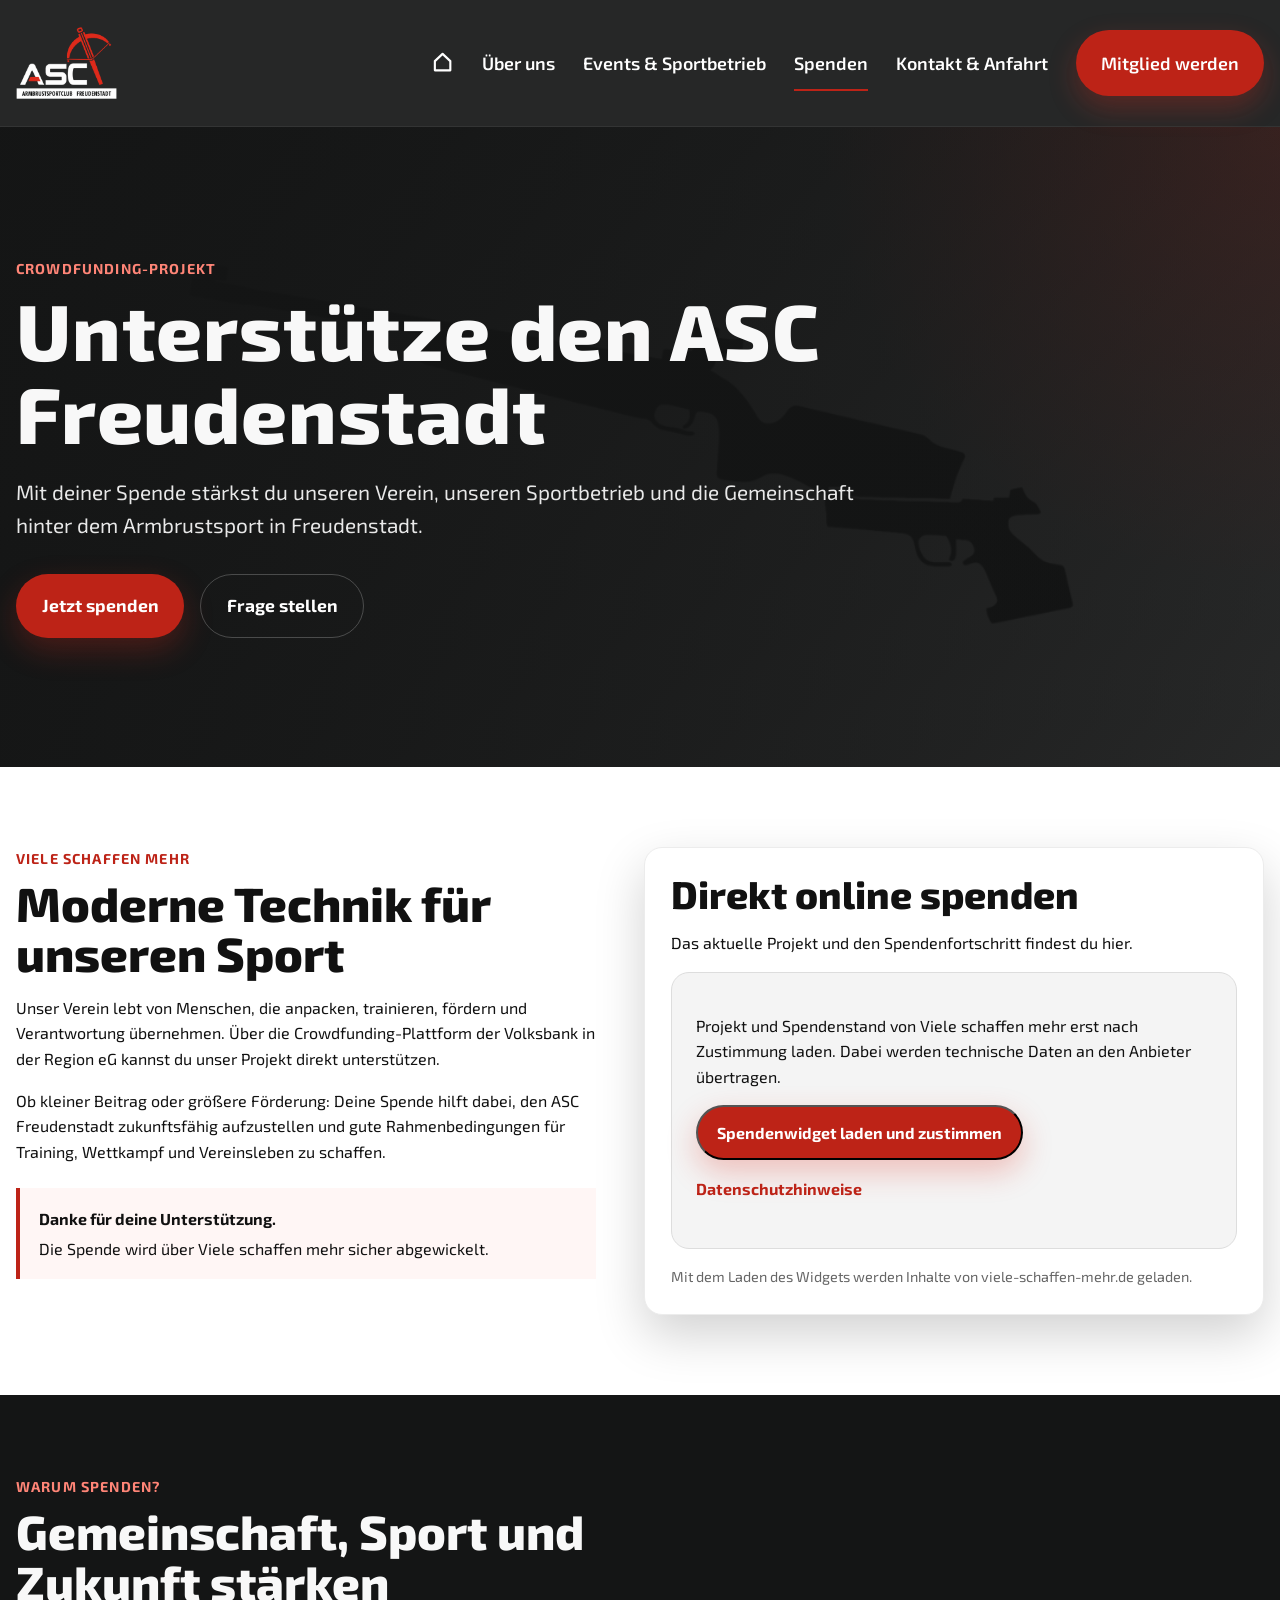
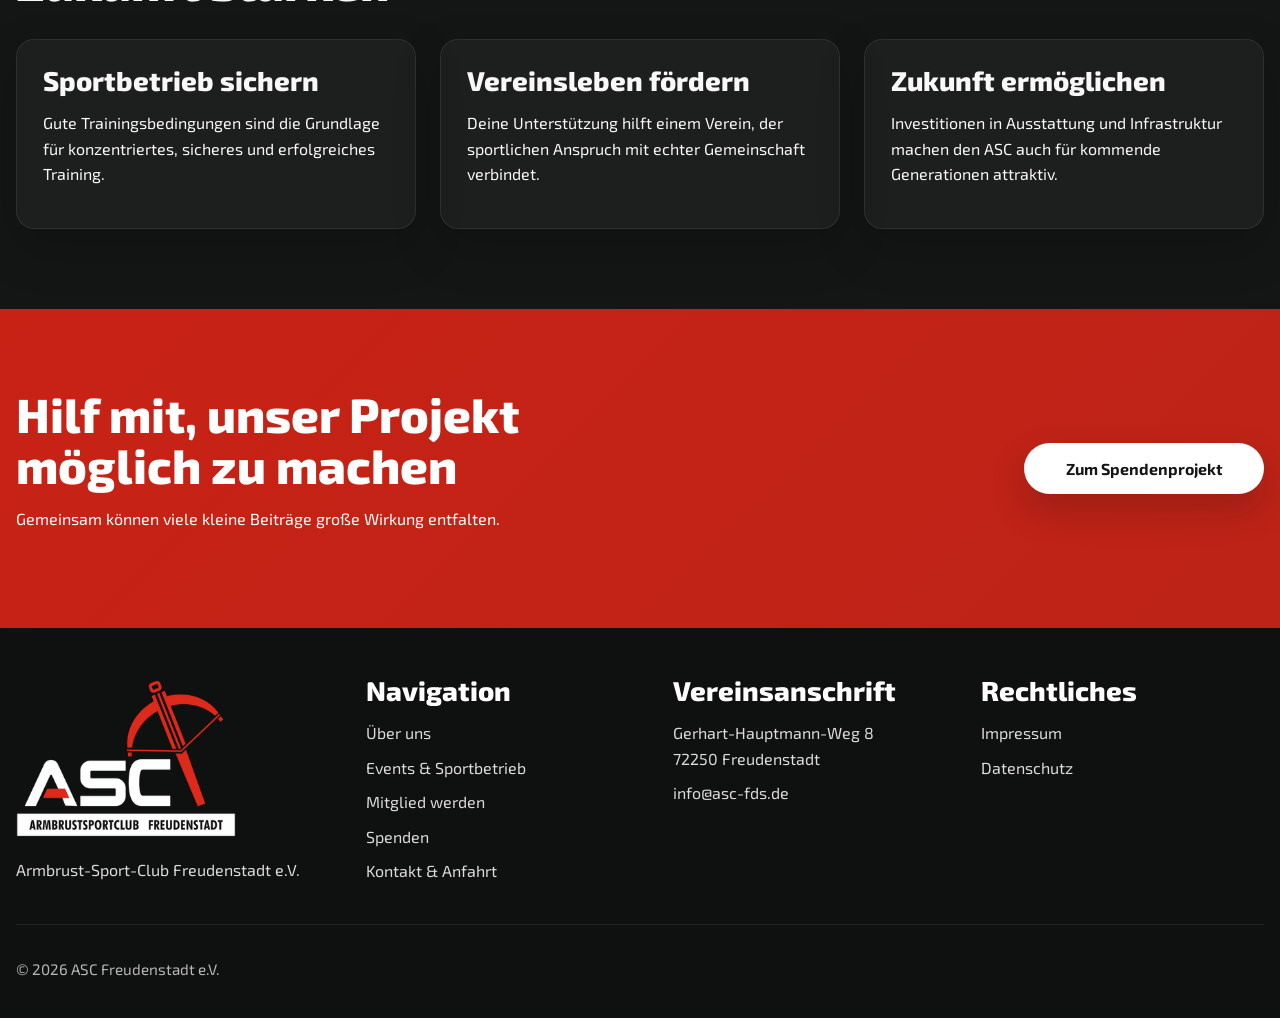
==== spende/index.html @ b92aee3c "Preserve original homepage and finish secondary-page improvements" ====
<!doctype html>
<html lang="de">
  <head>
    <meta charset="UTF-8" />
    <meta name="viewport" content="width=device-width, initial-scale=1.0" />
    <title>Spenden | ASC Freudenstadt e.V.</title>
    <meta
      name="description"
      content="Unterstütze das Crowdfunding-Projekt des ASC Freudenstadt e.V. mit einer Spende über Viele schaffen mehr."
    />
    <link rel="icon" type="image/png" href="/assets/img/logo-dark.png" />
    <link rel="apple-touch-icon" href="/assets/img/logo-dark.png" />
    <link rel="stylesheet" href="/assets/css/styles.css?v=20260929-classic" />
    <script defer src="/assets/js/main.js?v=20260929"></script>
    <link rel="canonical" href="https://www.asc-fds.de/spende" />
    <meta property="og:type" content="website" />
    <meta property="og:locale" content="de_DE" />
    <meta property="og:title" content="Spenden | ASC Freudenstadt e.V." />
    <meta
      property="og:description"
      content="Unterstütze das Crowdfunding-Projekt des ASC Freudenstadt e.V. mit einer Spende über Viele schaffen mehr."
    />
    <meta property="og:url" content="https://www.asc-fds.de/spende" />
    <meta
      property="og:image"
      content="https://www.asc-fds.de/assets/img/logo-dark.png"
    />
    <meta name="twitter:card" content="summary" />
    <script type="application/ld+json">
      {
        "@context": "https://schema.org",
        "@type": "BreadcrumbList",
        "itemListElement": [
          {
            "@type": "ListItem",
            "position": 1,
            "name": "Startseite",
            "item": "https://www.asc-fds.de/"
          },
          {
            "@type": "ListItem",
            "position": 2,
            "name": "Spenden",
            "item": "https://www.asc-fds.de/spende"
          }
        ]
      }
    </script>
  </head>
  <body>
    <a class="skip-link" href="#main-content">Zum Inhalt</a>
    <header class="site-header">
  <div class="container nav">
    <a class="brand" href="/index.html" aria-label="Zur Startseite">
      <img
        src="/assets/img/logo-light-320.webp"
        srcset="
          /assets/img/logo-light-320.webp 320w,
          /assets/img/logo-light-640.webp 640w
        "
        sizes="(max-width: 980px) 90px, 160px"
        alt="Logo des ASC Freudenstadt e.V."
        width="5000"
        height="3750"
      />
    </a>

    <button
      class="nav-toggle"
      aria-controls="site-navigation"
      type="button"
      aria-expanded="false"
      aria-label="Navigation öffnen"
    >
      <span></span><span></span><span></span>
    </button>

    <nav class="site-nav" id="site-navigation" aria-label="Hauptnavigation">
      <a
        class="nav-home-link"
        href="/index.html"
        aria-label="Startseite"
        title="Startseite"
      >
        <svg class="nav-home-icon" viewBox="0 0 24 24" aria-hidden="true">
          <path d="M4 10.5 12 3l8 7.5V20H4z" />
        </svg>
      </a>
      <a href="/ueber-uns.html">Über uns</a>
      <a href="/events_sportbetrieb.html">Events &amp; Sportbetrieb</a>
      <a  class="active" href="/spende" aria-current="page">Spenden</a>
      <a href="/kontakt.html">Kontakt &amp; Anfahrt</a>
      <a class="nav-cta" href="/mitglied-werden.html">Mitglied werden</a>
    </nav>
  </div>
</header>

    <main id="main-content">
      <section class="hero hero-donation">
        <div class="hero-overlay"></div>
        <div class="container hero-content">
          <p class="eyebrow">Crowdfunding-Projekt</p>
          <h1>Unterstütze den <span>ASC Freudenstadt</span></h1>
          <p class="lead">
            Mit deiner Spende stärkst du unseren Verein, unseren Sportbetrieb
            und die Gemeinschaft hinter dem Armbrustsport in Freudenstadt.
          </p>
          <div class="hero-actions">
            <a class="btn btn-primary" href="#spendenwidget">Jetzt spenden</a>
            <a class="btn btn-secondary" href="/kontakt.html#anfrage"
              >Frage stellen</a
            >
          </div>
        </div>
      </section>

      <section class="section" id="spendenwidget">
        <div class="container split-grid donation-main">
          <div class="donation-copy">
            <p class="eyebrow">Viele schaffen mehr</p>
            <h2>Moderne Technik für unseren Sport</h2>
            <p>
              Unser Verein lebt von Menschen, die anpacken, trainieren, fördern
              und Verantwortung übernehmen. Über die Crowdfunding-Plattform der
              Volksbank in der Region eG kannst du unser Projekt direkt
              unterstützen.
            </p>
            <p>
              Ob kleiner Beitrag oder größere Förderung: Deine Spende hilft
              dabei, den ASC Freudenstadt zukunftsfähig aufzustellen und gute
              Rahmenbedingungen für Training, Wettkampf und Vereinsleben zu
              schaffen.
            </p>
            <div class="donation-note">
              <strong>Danke für deine Unterstützung.</strong>
              <span
                >Die Spende wird über Viele schaffen mehr sicher
                abgewickelt.</span
              >
            </div>
          </div>

          <aside class="panel donation-widget-panel" aria-label="Spendenwidget">
            <h2>Direkt online spenden</h2>
            <p>
              Das aktuelle Projekt und den Spendenfortschritt findest du hier.
            </p>
            <div class="external-content" data-external="donation">
              <p>
                Projekt und Spendenstand von Viele schaffen mehr erst nach
                Zustimmung laden. Dabei werden technische Daten an den Anbieter
                übertragen.
              </p>
              <button type="button" class="btn btn-primary" data-external-load>
                Spendenwidget laden und zustimmen
              </button>
              <p>
                <a class="text-link" href="/datenschutz.html"
                  >Datenschutzhinweise</a
                >
              </p>
              <noscript
                ><p>
                  Für eingebettete Inhalte bitte JavaScript aktivieren. Du
                  erreichst uns auch unter
                  <a href="mailto:info@asc-fds.de">info@asc-fds.de</a>.
                </p></noscript
              >
              <p data-external-status role="status"></p>
              <div class="donation-widget-slot" data-external-slot>
                <template>
                  <div
                    class="cf-project-widget"
                    data-id="35591"
                    data-subtitle="Volksbank in der Region eG"
                    data-lang="de"
                    data-page="0066b3"
                  ></div
                ></template>
              </div>
              <button
                type="button"
                class="text-button"
                data-external-revoke
                hidden
              >
                Widget entfernen
              </button>
            </div>
            <p class="widget-privacy-note">
              Mit dem Laden des Widgets werden Inhalte von
              viele-schaffen-mehr.de geladen.
            </p>
          </aside>
        </div>
      </section>

      <section class="section section-dark">
        <div class="container">
          <div class="section-head">
            <p class="eyebrow">Warum spenden?</p>
            <h2>Gemeinschaft, Sport und Zukunft stärken</h2>
          </div>
          <div class="cards-grid three">
            <article class="info-card">
              <h3>Sportbetrieb sichern</h3>
              <p>
                Gute Trainingsbedingungen sind die Grundlage für konzentriertes,
                sicheres und erfolgreiches Training.
              </p>
            </article>
            <article class="info-card">
              <h3>Vereinsleben fördern</h3>
              <p>
                Deine Unterstützung hilft einem Verein, der sportlichen Anspruch
                mit echter Gemeinschaft verbindet.
              </p>
            </article>
            <article class="info-card">
              <h3>Zukunft ermöglichen</h3>
              <p>
                Investitionen in Ausstattung und Infrastruktur machen den ASC
                auch für kommende Generationen attraktiv.
              </p>
            </article>
          </div>
        </div>
      </section>

      <section class="section section-accent">
        <div class="container cta-box">
          <div class="cta-box__content">
            <h2>Hilf mit, unser Projekt möglich zu machen</h2>
            <p>
              Gemeinsam können viele kleine Beiträge große Wirkung entfalten.
            </p>
          </div>
          <div class="cta-box__action">
            <a
              class="btn btn-light cta-box__button"
              href="https://www.viele-schaffen-mehr.de/projekte/ascfds"
              target="_blank"
              rel="noopener noreferrer"
              >Zum Spendenprojekt</a
            >
          </div>
        </div>
      </section>
    </main>

    <footer class="site-footer">
  <div class="container footer-grid">
    <div class="footer-brand">
      <img
        class="footer-logo"
        src="/assets/img/logo-light-320.webp"
        srcset="
          /assets/img/logo-light-320.webp 320w,
          /assets/img/logo-light-640.webp 640w
        "
        sizes="160px"
        loading="lazy"
        alt="ASC Freudenstadt Logo"
        width="5000"
        height="3750"
      />
      <p>Armbrust-Sport-Club Freudenstadt e.V.<br /></p>
    </div>
    <div>
      <h3>Navigation</h3>
      <a href="/ueber-uns.html">Über uns</a>
      <a href="/events_sportbetrieb.html">Events &amp; Sportbetrieb</a>
      <a href="/mitglied-werden.html">Mitglied werden</a>
      <a href="/spende">Spenden</a>
      <a href="/kontakt.html">Kontakt &amp; Anfahrt</a>
    </div>
    <div>
      <h3>Vereinsanschrift</h3>
      <p>Gerhart-Hauptmann-Weg 8<br />72250 Freudenstadt</p>
      <a href="mailto:info@asc-fds.de">info@asc-fds.de</a>
    </div>
    <div>
      <h3>Rechtliches</h3>
      <a href="/impressum.html">Impressum</a>
      <a href="/datenschutz.html">Datenschutz</a>
    </div>
  </div>
  <div class="container footer-bottom">
    <p>© <span data-current-year></span> ASC Freudenstadt e.V.</p>
  </div>
</footer>
    <div id="assistant-root"></div>
  </body>
</html>
---- assets/css/styles.css ----
@font-face {
  font-family: 'Exo 2';
  font-style: normal;
  font-weight: 400 800;
  font-display: swap;
  src: url(../fonts/exo2-latin-ext.woff2) format('woff2');
  unicode-range: U+0100-02BA, U+02BD-02C5, U+02C7-02CC, U+02CE-02D7, U+02DD-02FF, U+0304, U+0308, U+0329, U+1D00-1DBF, U+1E00-1E9F, U+1EF2-1EFF, U+2020, U+20A0-20AB, U+20AD-20C0, U+2113, U+2C60-2C7F, U+A720-A7FF;
}
@font-face {
  font-family: 'Exo 2';
  font-style: normal;
  font-weight: 400 800;
  font-display: swap;
  src: url(../fonts/exo2-latin.woff2) format('woff2');
  unicode-range: U+0000-00FF, U+0131, U+0152-0153, U+02BB-02BC, U+02C6, U+02DA, U+02DC, U+0304, U+0308, U+0329, U+2000-206F, U+20AC, U+2122, U+2191, U+2193, U+2212, U+2215, U+FEFF, U+FFFD;
}
:root {
  --color-primary: #dd2a1b;
  --color-primary-dark: #bd2317;
  --color-accent: var(--color-primary-dark);
  --color-bg: #141515;
  --color-bg-soft: #1b1d1e;
  --color-surface: #ffffff;
  --color-surface-soft: #f4f4f4;
  --color-text: #111111;
  --color-text-light: #f8f8f8;
  --color-muted: #b8b8b8;
  --color-border: rgba(255, 255, 255, 0.08);
  --shadow-soft: 0 20px 50px rgba(0, 0, 0, 0.18);
  --radius: 18px;
  --max-width: 1200px;
  --transition: 0.25s ease;
}

*,
*::before,
*::after {
  box-sizing: border-box;
}

html {
  scroll-behavior: smooth;
}

body {
  margin: 0;
  font-family: "Exo 2", system-ui, sans-serif;
  color: var(--color-text);
  background: var(--color-surface);
  line-height: 1.6;
}

img {
  max-width: 100%;
  display: block;
}

a {
  color: inherit;
  text-decoration: none;
}

.container {
  width: min(calc(100% - 2rem), var(--max-width));
  margin-inline: auto;
}

.site-header {
  position: sticky;
  top: 0;
  z-index: 1000;
  background: rgba(20, 21, 21, 0.92);
  backdrop-filter: blur(14px);
  border-bottom: 1px solid rgba(255,255,255,0.06);
}

.nav {
  display: flex;
  align-items: center;
  justify-content: space-between;
  min-height: 86px;
  gap: 1rem;
}

.brand img {
  height: 56px;
  width: auto;
}

.site-nav {
  display: flex;
  align-items: center;
  gap: 1.3rem;
}

.site-nav a {
  color: #fff;
  font-weight: 600;
  font-size: 0.97rem;
  position: relative;
}

.site-nav .nav-home-link {
  display: inline-flex;
  align-items: flex-end;
  justify-content: center;
  min-height: 1.4rem;
  padding-bottom: 0.08rem;
}

.site-nav .nav-home-icon {
  width: 1.2rem;
  height: 1.2rem;
  display: block;
  fill: none;
  stroke: currentColor;
  stroke-width: 2.2;
  stroke-linecap: round;
  stroke-linejoin: round;
}

.site-nav .nav-cta {
  min-height: 44px;
  padding: 0.75rem 1.1rem;
  border-radius: 999px;
  background: var(--color-accent);
  color: #fff;
  box-shadow: 0 12px 28px rgba(221, 42, 27, 0.28);
}

.site-nav .nav-cta:hover {
  transform: translateY(-1px);
  background: #c82215;
}

.site-nav .nav-cta::after {
  display: none;
}

.site-nav a::after {
  content: "";
  position: absolute;
  left: 0;
  bottom: -0.35rem;
  width: 0;
  height: 2px;
  background: var(--color-accent);
  transition: var(--transition);
}

.site-nav a:hover::after,
.site-nav a.active::after {
  width: 100%;
}

.nav-toggle {
  display: none;
  background: transparent;
  border: 0;
  padding: 0;
  cursor: pointer;
}

.nav-toggle span {
  display: block;
  width: 26px;
  height: 2px;
  background: #fff;
  margin: 5px 0;
}

.hero {
  position: relative;
  min-height: 78vh;
  display: grid;
  align-items: center;
  overflow: hidden;
  background:
    radial-gradient(circle at top right, rgba(221, 42, 27, 0.22), transparent 30%),
    linear-gradient(135deg, rgba(20,21,21,0.98), rgba(20,21,21,0.86)),
    url("../img/hero-placeholder.jpg") center/cover no-repeat;
  color: var(--color-text-light);
}

.hero-donation {
  min-height: clamp(520px, 66vh, 680px);
  background:
    radial-gradient(circle at top right, rgba(221, 42, 27, 0.28), transparent 32%),
    linear-gradient(135deg, rgba(20,21,21,0.98), rgba(20,21,21,0.82)),
    url("../img/hero-placeholder.jpg") center/cover no-repeat;
}

.hero-donation .hero-content {
  padding: 4.5rem 0;
  max-width: 980px;
}

.hero-overlay {
  position: absolute;
  inset: 0;
  background: linear-gradient(90deg, rgba(20,21,21,0.92), rgba(20,21,21,0.55));
}

.hero-content,
.page-hero .container {
  position: relative;
  z-index: 1;
}

.hero-content {
  padding: 6rem 0;
  max-width: 760px;
}

.eyebrow {
  margin: 0 0 0.5rem;
  color: var(--color-accent);
  font-weight: 700;
  letter-spacing: 0.08em;
  text-transform: uppercase;
  font-size: 0.9rem;
}

h1, h2, h3 {
  font-family: "Exo 2", system-ui, sans-serif;
  line-height: 1.05;
  margin: 0 0 1rem;
  font-weight: 800;
}

h1 {
  font-size: clamp(3rem, 7vw, 5.5rem);
  letter-spacing: 0.01em;
}

.text-nowrap {
  white-space: nowrap;
}

h2 {
  font-size: clamp(2rem, 4vw, 3rem);
}

h3 {
  font-size: 1.7rem;
}

.lead {
  font-size: 1.08rem;
  max-width: 62ch;
  color: rgba(255,255,255,0.9);
}

.hero-actions {
  margin-top: 2rem;
  display: flex;
  gap: 1rem;
  flex-wrap: wrap;
}

.btn {
  display: inline-flex;
  align-items: center;
  justify-content: center;
  min-height: 48px;
  padding: 0.8rem 1.2rem;
  border-radius: 999px;
  font-weight: 700;
  transition: var(--transition);
}

.btn-primary {
  background: var(--color-accent);
  color: #fff;
  box-shadow: 0 12px 30px rgba(221, 42, 27, 0.26);
}

.btn-primary:hover {
  transform: translateY(-2px);
}

.btn-secondary {
  border: 1px solid rgba(255,255,255,0.22);
  color: #fff;
}

.btn-secondary:hover {
  background: rgba(255,255,255,0.08);
}

.btn-light {
  background: #fff;
  color: var(--color-bg);
  box-shadow: 0 16px 36px rgba(17, 17, 17, 0.2);
}

.btn-light:hover {
  transform: translateY(-2px);
  box-shadow: 0 22px 42px rgba(17, 17, 17, 0.24);
}

.section {
  padding: 5rem 0;
}

.section-dark {
  background: var(--color-bg);
  color: var(--color-text-light);
}

.section-accent {
  background: linear-gradient(135deg, #c82215, var(--color-accent));
  color: #fff;
}

.section-accent .eyebrow {
  color: #fff;
}

.donation-home {
  padding: 3.5rem 0;
}

.page-hero {
  padding: 6rem 0 3rem;
  background:
    radial-gradient(circle at top right, rgba(221, 42, 27, 0.18), transparent 30%),
    linear-gradient(180deg, var(--color-bg), #1d2021);
  color: #fff;
}

.stats-grid,
.cards-grid,
.footer-grid,
.text-grid,
.contact-grid,
.split-grid {
  display: grid;
  gap: 1.5rem;
}

.stats-grid,
.cards-grid.three {
  grid-template-columns: repeat(3, 1fr);
}

.cards-grid.two,
.text-grid,
.contact-grid,
.split-grid {
  grid-template-columns: repeat(2, 1fr);
}

.stat-card,
.info-card,
.panel,
.timeline-content,
.notice-box {
  border-radius: var(--radius);
  box-shadow: var(--shadow-soft);
}

.stat-card,
.info-card,
.panel,
.notice-box {
  padding: 1.6rem;
}

.stat-card {
  background: #fff;
  border: 1px solid #ececec;
}

.stat-number {
  display: inline-block;
  margin-bottom: 0.6rem;
  color: var(--color-accent);
  font-weight: 800;
}

.panel {
  background: #fff;
  color: var(--color-text);
  border: 1px solid #ececec;
}

.accent-panel {
  background: linear-gradient(180deg, #fff, #f7f7f7);
}

.big-info {
  font-size: 1.35rem;
  font-weight: 800;
  color: var(--color-accent);
}

.donation-main {
  align-items: start;
}

.donation-copy p {
  max-width: 64ch;
}

.donation-note {
  display: grid;
  gap: 0.25rem;
  margin-top: 1.5rem;
  padding: 1.1rem 1.2rem;
  border-left: 4px solid var(--color-accent);
  background: #fff6f5;
}

.donation-widget-panel {
  justify-self: end;
  width: min(100%, 520px);
}

.donation-widget-panel h2 {
  font-size: clamp(1.7rem, 3vw, 2.4rem);
}

.donation-widget-slot {
  display: flex;
  justify-content: center;
  margin-top: 1.4rem;
}

.donation-widget-slot .cf-project-widget {
  width: 100%;
  max-width: 420px;
  border-radius: 12px;
}

.widget-privacy-note {
  margin: 1rem 0 0;
  font-size: 0.9rem;
  color: #666;
}

.feature-list {
  margin: 1rem 0 0;
  padding-left: 1.1rem;
}

.feature-list li + li {
  margin-top: 0.5rem;
}

.section-head {
  margin-bottom: 2rem;
  max-width: 760px;
}

.info-card {
  background: rgba(255,255,255,0.04);
  border: 1px solid var(--color-border);
}

.board-group + .board-group {
  margin-top: 3rem;
}

.board-group__head {
  margin-bottom: 1.5rem;
}

.board-group__head h3 {
  margin-bottom: 0.4rem;
}

.board-group__head p {
  margin: 0;
  color: rgba(255,255,255,0.72);
}

.board-grid {
  display: grid;
  grid-template-columns: repeat(auto-fit, minmax(190px, 1fr));
  gap: 1.5rem;
}

.board-grid--compact {
  grid-template-columns: repeat(auto-fit, minmax(240px, 1fr));
  max-width: 620px;
}

.board-card {
  padding: 1.4rem;
  border-radius: var(--radius);
  background: rgba(255,255,255,0.04);
  border: 1px solid var(--color-border);
  box-shadow: var(--shadow-soft);
  text-align: center;
}

.board-card__image {
  position: relative;
  overflow: hidden;
  display: grid;
  place-items: center;
  aspect-ratio: 1 / 1;
  width: min(100%, 180px);
  margin: 0 auto 1.1rem;
  border-radius: 50%;
  background:
    radial-gradient(circle at 30% 30%, rgba(221, 42, 27, 0.26), transparent 35%),
    linear-gradient(180deg, rgba(255,255,255,0.08), rgba(255,255,255,0.03));
  border: 1px dashed rgba(255,255,255,0.22);
  color: rgba(255,255,255,0.82);
  font-weight: 700;
  letter-spacing: 0.04em;
  text-transform: uppercase;
}

.board-card__image img {
  position: absolute;
  inset: 0;
  width: 100%;
  height: 100%;
  object-fit: cover;
}

.board-card__fallback {
  position: absolute;
  inset: 0;
  display: none;
  place-items: center;
  padding: 1rem;
  text-align: center;
  background:
    radial-gradient(circle at 30% 30%, rgba(221, 42, 27, 0.26), transparent 35%),
    linear-gradient(180deg, rgba(20,21,21,0.72), rgba(20,21,21,0.72));
}

.board-card h4 {
  margin: 0 0 0.35rem;
  font-size: 1.2rem;
}

.board-card__role {
  margin: 0;
  color: var(--color-accent);
  font-weight: 700;
}

.section:not(.section-dark) .info-card {
  background: #fff;
  color: var(--color-text);
  border: 1px solid #ececec;
}

.cta-box {
  display: flex;
  justify-content: space-between;
  align-items: center;
  gap: 2rem;
}

.cta-box__content {
  max-width: 42rem;
  text-align: left;
}

.cta-box__action {
  display: flex;
  align-items: center;
  justify-content: flex-end;
  flex-shrink: 0;
}

.cta-box__button {
  min-width: 240px;
  padding-inline: 1.5rem;
  font-size: 1rem;
}

.text-link {
  color: var(--color-accent);
  font-weight: 700;
}

#anfrage {
  scroll-margin-top: 7rem;
}

#spendenwidget {
  scroll-margin-top: 7rem;
}

.timeline {
  display: grid;
  gap: 1rem;
  margin-top: 2rem;
}

.timeline-item {
  display: grid;
  grid-template-columns: 160px 1fr;
  gap: 1rem;
  align-items: start;
}

.timeline-date {
  font-family: "Exo 2", system-ui, sans-serif;
  font-size: 1.5rem;
  color: var(--color-accent);
  font-weight: 800;
}

.timeline-content {
  background: #fff;
  padding: 1.4rem;
  border: 1px solid #ececec;
}

.timeline-content h2 {
  margin-bottom: 0.6rem;
}

.notice-box {
  background: #fff6f5;
  color: var(--color-text);
  border: 1px solid rgba(221, 42, 27, 0.18);
}

.notice-box h3,
.notice-box p,
.notice-box li {
  color: var(--color-text);
}

.results-table-wrap {
  overflow-x: auto;
  border-radius: var(--radius);
  box-shadow: var(--shadow-soft);
}

.results-table {
  width: 100%;
  min-width: 760px;
  border-collapse: separate;
  border-spacing: 0;
  background: #ffffff;
  color: var(--color-text);
  border-radius: var(--radius);
  overflow: hidden;
}

.results-table th,
.results-table td {
  padding: 1.15rem 1.2rem;
  text-align: left;
  vertical-align: middle;
}

.results-table thead th {
  background: #f3f3f3;
  color: #111;
  font-weight: 800;
  font-size: 0.98rem;
  border-bottom: 1px solid #e5e5e5;
}

.results-table tbody tr {
  transition: background-color var(--transition);
}

.results-table tbody tr:nth-child(even) {
  background: #fafafa;
}

.results-table tbody tr:hover {
  background: #fff6f5;
}

.results-table tbody td {
  border-bottom: 1px solid #ececec;
}

.results-table tbody tr:last-child td {
  border-bottom: none;
}

.results-table td:first-child {
  font-weight: 700;
  white-space: nowrap;
}

.result-badge {
  display: inline-flex;
  align-items: center;
  justify-content: center;
  min-height: 32px;
  padding: 0.35rem 0.8rem;
  border-radius: 999px;
  font-size: 0.88rem;
  font-weight: 800;
  line-height: 1;
  white-space: nowrap;
}

.result-badge--pending {
  background: rgba(221, 42, 27, 0.12);
  color: var(--color-accent);
}

.result-badge--live {
  background: rgba(20, 21, 21, 0.1);
  color: #141515;
}

.result-link {
  display: inline-flex;
  align-items: center;
  gap: 0.45rem;
  color: var(--color-accent);
  font-weight: 800;
  text-decoration: none;
  transition: opacity var(--transition), transform var(--transition);
}

.result-link:hover {
  opacity: 0.8;
  transform: translateX(2px);
}

.result-link__icon {
  display: inline-flex;
  align-items: center;
  justify-content: center;
  width: 1.1rem;
  height: 1.1rem;
  font-size: 0.95rem;
  line-height: 1;
}

.result-link--disabled {
  color: #7a7a7a;
  font-weight: 600;
}

.map-embed {
  margin-top: 1.5rem;
  border-radius: var(--radius);
  overflow: hidden;
  border: 1px solid #ececec;
  box-shadow: var(--shadow-soft);
}

.map-note {
  margin-top: 0.8rem;
  font-size: 0.95rem;
  color: #666;
}

.results-table-wrap::after {
  content: "Horizontal wischen fuer weitere Spalten";
  display: none;
  margin-top: 0.75rem;
  font-size: 0.88rem;
  color: rgba(255,255,255,0.72);
}

.price-tag {
  font-size: 2rem;
  color: var(--color-accent);
  font-family: "Exo 2", system-ui, sans-serif;
  font-weight: 800;
}

.membership-highlight {
  margin-top: 1.75rem;
  align-items: stretch;
}

.membership-highlight .panel,
.membership-highlight .notice-box {
  height: 100%;
}

.membership-highlight .btn {
  margin-top: 1rem;
}

.contact-form {
  background: #fff;
  border: 1px solid #ececec;
  border-radius: var(--radius);
  padding: 1.8rem;
  box-shadow: var(--shadow-soft);
}

.form-honeypot {
  position: absolute;
  left: -9999px;
  width: 1px;
  height: 1px;
  opacity: 0;
  pointer-events: none;
}

.turnstile-wrap {
  margin: 0.5rem 0 1rem;
  min-height: 65px;
}

.turnstile-wrap iframe {
  max-width: 100%;
}

.form-embed-wrap {
  background: #fff;
  border: 1px solid #ececec;
  border-radius: var(--radius);
  padding: 1.5rem;
  box-shadow: var(--shadow-soft);
}

.form-embed-note {
  margin: 0 0 1rem;
  color: #555;
}

.form-embed-wrap web-form {
  display: block;
  width: 100%;
}

.form-grid {
  display: grid;
  grid-template-columns: repeat(2, 1fr);
  gap: 1rem;
}

.form-group {
  margin-bottom: 1rem;
}

.form-group label {
  display: inline-block;
  margin-bottom: 0.45rem;
  font-weight: 700;
}

.form-group input,
.form-group textarea {
  width: 100%;
  border: 1px solid #d9d9d9;
  border-radius: 12px;
  padding: 0.9rem 1rem;
  font: inherit;
  background: #fff;
  color: var(--color-text);
  transition: var(--transition);
}

.form-group input:focus,
.form-group textarea:focus {
  outline: none;
  border-color: var(--color-accent);
  box-shadow: 0 0 0 4px rgba(221, 42, 27, 0.12);
}

.form-checkbox {
  display: flex;
  align-items: flex-start;
  gap: 0.75rem;
  margin: 1rem 0 1.5rem;
}

.form-checkbox input {
  margin-top: 0.2rem;
}

.form-checkbox a {
  color: var(--color-accent);
  font-weight: 700;
}

.form-status {
  min-height: 1.6rem;
  margin: 0 0 1rem;
  font-weight: 600;
}

.form-status.is-pending {
  color: #666;
}

.form-status.is-success {
  color: #0f7a39;
}

.form-status.is-error {
  color: #b42318;
}

.form-actions {
  display: flex;
  justify-content: flex-start;
}

.form-submit-button {
  border: none;
  cursor: pointer;
  min-width: 220px;
  padding-inline: 1.5rem;
  font: inherit;
}

.contact-form button[disabled] {
  opacity: 0.7;
  cursor: wait;
}

.legal-content {
  max-width: 850px;
}

.legal-content h2 {
  margin-top: 2.2rem;
  font-size: 2rem;
}

.site-footer {
  background: #0f1010;
  color: #fff;
  padding-top: 3rem;
}

.footer-grid {
  grid-template-columns: minmax(240px, 1.15fr) repeat(3, minmax(0, 1fr));
  align-items: start;
}

.footer-grid h3,
.footer-brand p {
  margin-top: 0;
}

.footer-grid p {
  margin: 0 0 0.55rem;
  color: rgba(255,255,255,0.85);
}

.site-footer a {
  display: block;
  color: rgba(255,255,255,0.85);
  margin-bottom: 0.55rem;
}

.site-footer a:hover {
  color: #fff;
}

.footer-logo {
  max-width: 220px;
  margin-bottom: 1rem;
}

.footer-bottom {
  border-top: 1px solid rgba(255,255,255,0.08);
  margin-top: 2rem;
  padding: 1rem 0 1.4rem;
  color: rgba(255,255,255,0.7);
  font-size: 0.95rem;
}

@media (max-width: 980px) {
  .section {
    padding: 4rem 0;
  }

  .page-hero {
    padding: 5rem 0 2.5rem;
  }

  .nav {
    min-height: 78px;
  }

  .brand img {
    height: 50px;
  }

  .stats-grid,
  .cards-grid.three,
  .text-grid,
  .contact-grid,
  .split-grid,
  .cards-grid.two,
  .form-grid {
    grid-template-columns: 1fr;
  }

  .donation-widget-panel {
    justify-self: stretch;
    width: 100%;
  }

  .cta-box {
    flex-direction: column;
    align-items: flex-start;
  }

  .cta-box__action {
    width: 100%;
    justify-content: flex-start;
  }

  .timeline-item {
    grid-template-columns: 1fr;
    gap: 0.8rem;
  }

  .site-nav {
    position: absolute;
    top: 78px;
    left: 0;
    right: 0;
    background: rgba(20, 21, 21, 0.98);
    border-bottom: 1px solid rgba(255,255,255,0.08);
    display: none;
    flex-direction: column;
    align-items: flex-start;
    padding: 1rem;
  }

  .site-nav .nav-cta {
    width: 100%;
    justify-content: center;
    margin-top: 0.35rem;
  }

  .site-nav.open {
    display: flex;
  }

  .nav-toggle {
    display: block;
  }

  .results-table {
    min-width: 680px;
  }

  .results-table th,
  .results-table td {
    padding: 0.95rem 0.9rem;
  }
}

@media (min-width: 1200px) {
  :root {
    --max-width: 1680px;
  }

  .nav {
    min-height: 126px;
  }

  .brand img {
    height: 76px;
  }

  .site-nav {
    gap: 1.75rem;
  }

  .site-nav a {
    font-size: 1.12rem;
  }

  .site-nav .nav-home-icon {
    width: 1.45rem;
    height: 1.45rem;
  }

  .site-nav .nav-cta {
    min-height: 66px;
    padding: 1rem 1.55rem;
  }

  .hero-content {
    max-width: min(calc(100% - 2rem), 1400px);
    padding: 7rem 0;
  }

  .hero h1 {
    font-size: clamp(4.75rem, 6.2vw, 7.25rem);
  }

  .hero .lead {
    font-size: 1.3rem;
    max-width: 68ch;
  }

  .hero .btn {
    min-height: 64px;
    padding: 1rem 1.6rem;
    font-size: 1.1rem;
  }

  .hero-donation {
    min-height: clamp(640px, 66vh, 760px);
  }

  .hero-donation .hero-content {
    max-width: min(calc(100% - 2rem), 1400px);
    padding: 6rem 0;
  }

  .hero-donation h1 {
    max-width: 1200px;
  }

  .donation-main {
    grid-template-columns: minmax(0, 1fr) minmax(520px, 620px);
    gap: 3rem;
  }

  .donation-widget-panel {
    width: min(100%, 620px);
  }

  .donation-widget-slot .cf-project-widget {
    max-width: 520px;
  }
}

@media (max-width: 720px) {
  h3 {
    font-size: 1.45rem;
  }

  .lead {
    font-size: 1rem;
  }

  .footer-grid {
    grid-template-columns: 1fr;
  }

  .footer-grid {
    gap: 1.2rem;
  }

  .contact-form,
  .form-embed-wrap {
    padding: 1.2rem;
  }

  .timeline-content,
  .panel,
  .notice-box,
  .info-card,
  .board-card {
    padding: 1.2rem;
  }

  .timeline-date {
    display: inline-flex;
    align-items: center;
    justify-content: center;
    width: fit-content;
    min-width: 138px;
    padding: 0.5rem 0.85rem;
    border-radius: 999px;
    background: rgba(221, 42, 27, 0.12);
    line-height: 1.15;
  }

  .timeline-content h2 {
    font-size: 1.35rem;
  }

  .results-table-wrap::after {
    display: block;
  }
}

@media (max-width: 560px) {
  .container {
    width: min(calc(100% - 1.25rem), var(--max-width));
  }

  h1 {
    font-size: clamp(2.4rem, 11vw, 3.4rem);
  }

  h2 {
    font-size: clamp(1.7rem, 7vw, 2.35rem);
  }

  .section {
    padding: 3.25rem 0;
  }

  .page-hero {
    padding: 4.25rem 0 2.1rem;
  }

  .btn,
  .site-nav .nav-cta {
    width: 100%;
  }

  .hero-actions {
    flex-direction: column;
  }

  .timeline-date {
    min-width: 120px;
    font-size: 1.05rem;
    padding: 0.45rem 0.75rem;
  }

  .results-table {
    min-width: 620px;
  }

  .results-table th,
  .results-table td {
    padding: 0.85rem 0.8rem;
    font-size: 0.92rem;
  }

  .result-badge {
    min-height: 28px;
    padding: 0.28rem 0.7rem;
    font-size: 0.8rem;
  }

  .result-link {
    gap: 0.35rem;
    font-size: 0.9rem;
  }

  .timeline-content p {
    margin-bottom: 0;
  }

  .form-checkbox {
    gap: 0.55rem;
  }

  .board-card__image {
    width: min(100%, 150px);
  }
}

/* Technical improvements retain the established ASC layout. */
[hidden] { display:none !important; }
:focus-visible { outline:3px solid var(--color-accent); outline-offset:5px; }
html { scroll-padding-top:9rem; }
h1,h2,h3 { overflow-wrap:anywhere; }
button,input,textarea,select { font:inherit; }
.skip-link { position:fixed; top:-6rem; left:1rem; z-index:2000; background:white; color:#111; padding:1rem; }
.skip-link:focus { top:1rem; }
.sr-only { position:absolute; width:1px; height:1px; padding:0; margin:-1px; overflow:hidden; clip:rect(0,0,0,0); white-space:nowrap; border:0; }
.brand img { width:auto; }.footer-logo { height:auto; }
.site-nav a { min-height:44px; display:inline-flex; align-items:center; }
.nav-toggle { min-width:48px; min-height:48px; padding:10px; }
.nav { transition:min-height .2s ease; }.is-scrolled .nav { min-height:78px; }
.section-dark .eyebrow,.hero .eyebrow,.page-hero .eyebrow { color:#ff8577; }
.panel .btn-secondary { color:#111; border-color:#888; }
.section-head--spaced { margin-top:2rem; }
.event-tools { display:flex; align-items:center; flex-wrap:wrap; gap:1rem; }
.event-tools select,.form-group select { padding:.9rem 1rem; border:1px solid #aaa; background:white; color:#111; border-radius:12px; max-width:100%; }
.form-group select { width:100%; }
.event-category { display:block; color:#555; font-size:.85rem; margin-bottom:.5rem; }
.timeline-content h3 { font-size:1.5rem; }
.event-archive { margin-top:2rem; }.event-archive summary { font-weight:700; padding:1rem 0; cursor:pointer; }
.result-badge { background:#eee; color:#333; line-height:1.4; white-space:normal; }
.results-table td:first-child { white-space:normal; }
.external-content { padding:1.5rem; background:#f4f4f4; color:#111; border:1px solid #ddd; border-radius:var(--radius); }
.external-content iframe { border:0; display:block; }.text-button { padding:1rem 0; border:0; background:transparent; text-decoration:underline; cursor:pointer; }
.board-card { color:#111; background:#f4f4f4; }.board-card__image { color:#444; background:#e5e5e5; border:0; }
.board-initials { font-size:3rem; font-weight:700; }.board-group__head p { color:#555; }
.distance-strip { display:flex; flex-wrap:wrap; gap:1.5rem; padding:1rem 0; font-size:1.5rem; font-weight:700; }
@media(max-width:980px) {
 html { scroll-padding-top:6rem; }.nav { flex-wrap:wrap; }.site-nav { position:static; display:flex; flex-basis:100%; }
 .site-nav a { width:100%; }.nav-toggle { display:none; }.js .nav-toggle { display:block; }.js .site-nav { display:none; }.js .site-nav.open { display:flex; max-height:calc(100dvh - 90px); overflow:auto; }
}
@media(max-width:720px) {
 .results-table,.results-table tbody,.results-table tr,.results-table td { display:block; width:100%; }
 .results-table { min-width:0; background:transparent; overflow:visible; }.results-table thead { position:absolute; width:1px; height:1px; overflow:hidden; clip-path:inset(50%); }
 .results-table tr { background:#fff; margin-bottom:1rem; border-radius:12px; padding:1rem; }.results-table td { padding:.55rem 0; border-bottom:1px solid #eee; }
 .results-table td::before { content:attr(data-label); display:block; color:#595b5c; font-size:.75rem; margin-bottom:.2rem; }
 .results-table-wrap { overflow:visible; box-shadow:none; }.results-table-wrap::after { display:none; }
 .external-content { padding:1rem; }.cta-box__button,.form-submit-button { min-width:0; }.board-card__role { overflow-wrap:anywhere; }
}
@media(prefers-reduced-motion:reduce) { html { scroll-behavior:auto; } *,*::before,*::after { transition:none !important; animation:none !important; } }

/* Keep long headings inside the original three-card layout. */
.stat-card h2 { font-size:clamp(1.5rem,2.3vw,2.2rem); }

.section-nav { display:flex; flex-wrap:wrap; gap:.5rem 1.5rem; padding:1.2rem 0; border-bottom:1px solid #ddd; }
.section-nav a { display:inline-flex; align-items:center; min-height:44px; font-weight:600; color:var(--color-accent); }
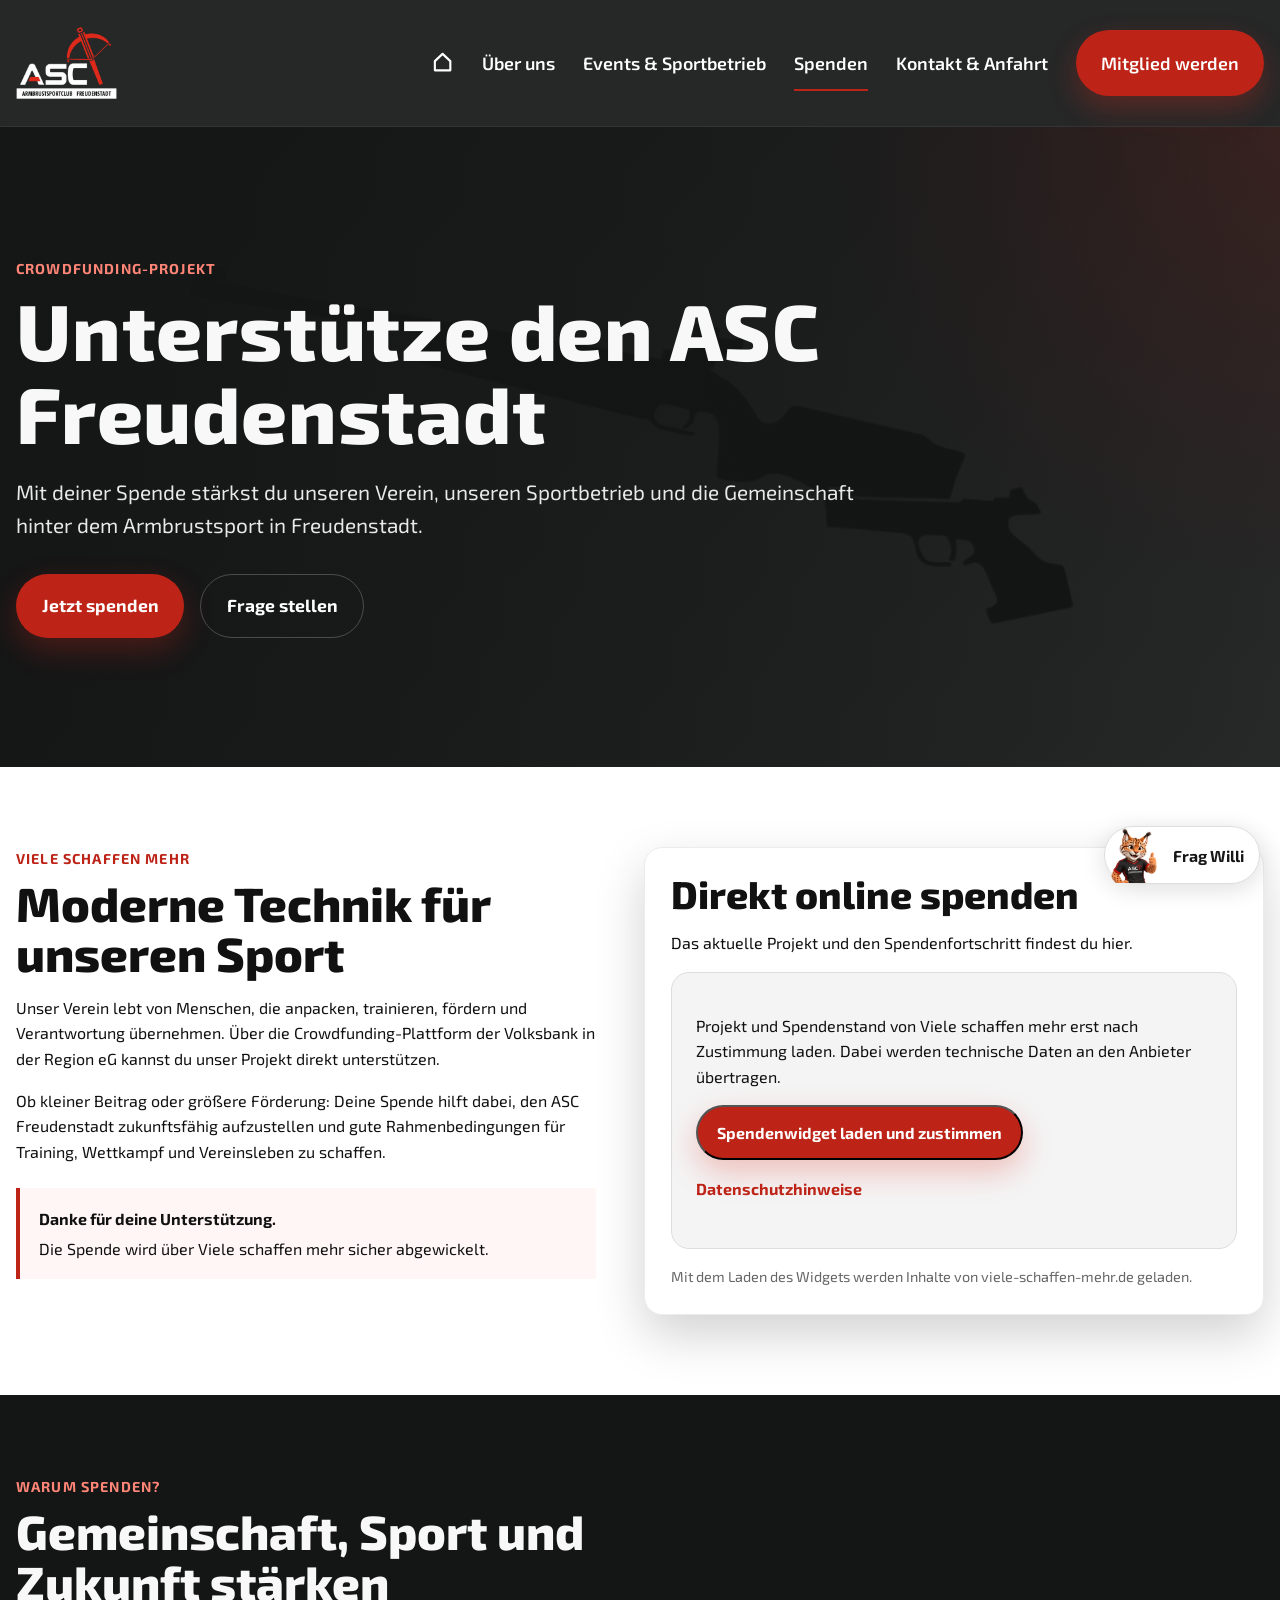
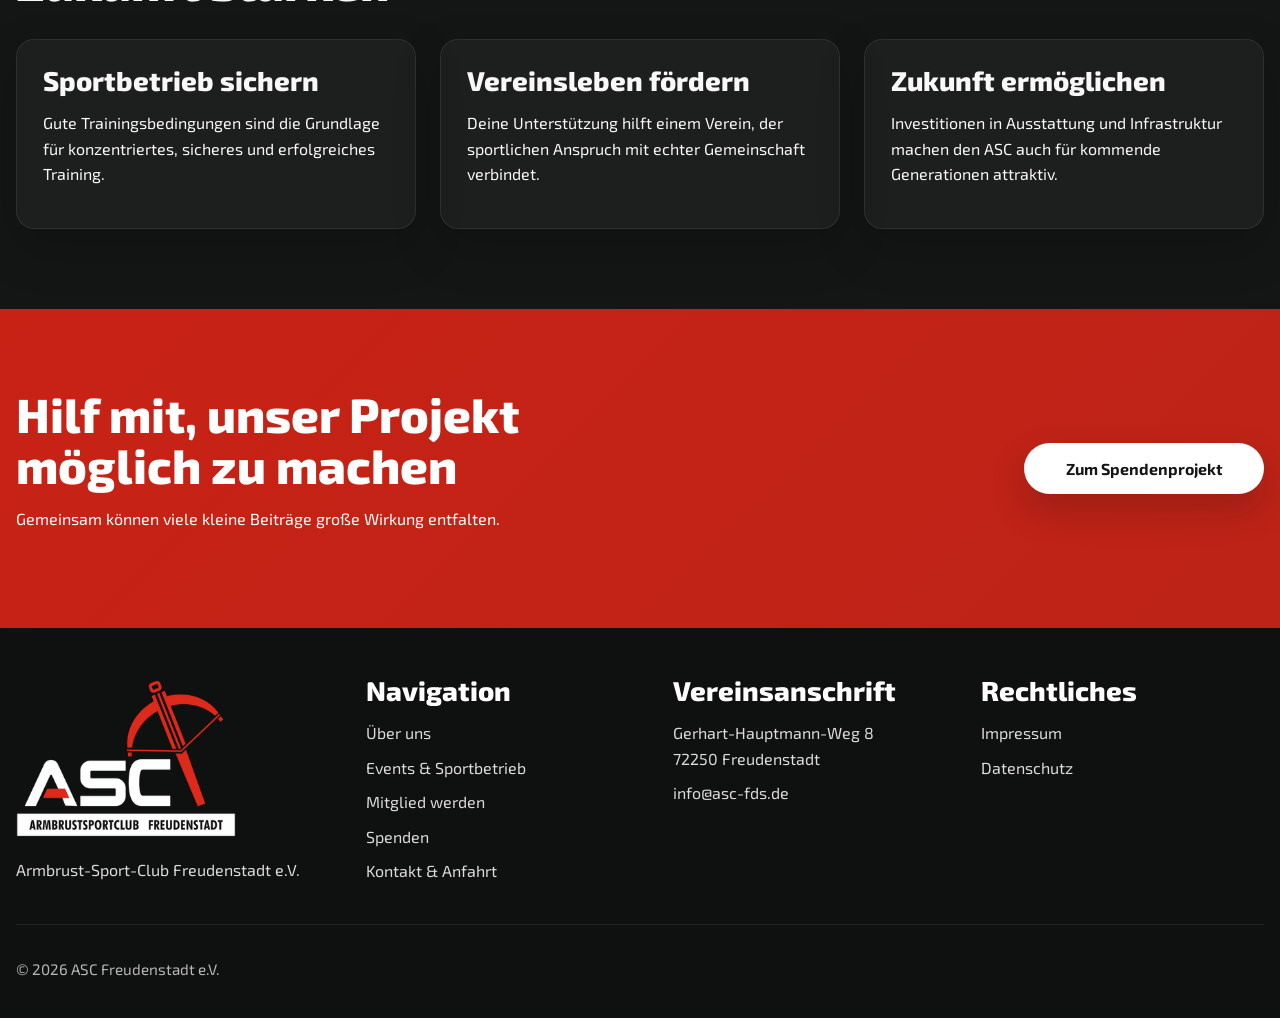
==== commit 2d71e4e5: "Integrate source-grounded Willi website guide with free local knowledge" ====
--- a/spende/index.html
+++ b/spende/index.html
@@ -10,7 +10,7 @@
     />
     <link rel="icon" type="image/png" href="/assets/img/logo-dark.png" />
     <link rel="apple-touch-icon" href="/assets/img/logo-dark.png" />
-    <link rel="stylesheet" href="/assets/css/styles.css?v=20260929-classic" />
+    <link rel="stylesheet" href="/assets/css/styles.css?v=20261003-map" />
     <script defer src="/assets/js/main.js?v=20260929"></script>
     <link rel="canonical" href="https://www.asc-fds.de/spende" />
     <meta property="og:type" content="website" />
@@ -46,7 +46,9 @@
         ]
       }
     </script>
-  </head>
+    <link rel="stylesheet" href="/assets/css/willi.css?v=20261004" />
+  <script type="module" src="/assets/js/willi.js?v=20261004"></script>
+</head>
   <body>
     <a class="skip-link" href="#main-content">Zum Inhalt</a>
     <header class="site-header">
--- a/assets/css/styles.css
+++ b/assets/css/styles.css
@@ -1299,3 +1299,19 @@
 
 .section-nav { display:flex; flex-wrap:wrap; gap:.5rem 1.5rem; padding:1.2rem 0; border-bottom:1px solid #ddd; }
 .section-nav a { display:inline-flex; align-items:center; min-height:44px; font-weight:600; color:var(--color-accent); }
+
+/* Local OSM preview; Google is loaded only after consent. */
+.map-preview.external-content { padding:0; overflow:hidden; background:#edf0e8; }
+.map-preview__stage { position:relative; min-height:420px; display:grid; place-items:center; padding:2rem; }
+.map-preview__image { position:absolute; inset:0; width:100%; height:100%; object-fit:cover; opacity:.65; }
+.map-preview__consent { position:relative; z-index:1; width:min(100%,430px); padding:1.5rem; border:1px solid #fff; border-radius:20px; background:rgba(255,255,255,.96); text-align:center; box-shadow:0 8px 28px #26352118; }
+.map-preview__consent p { margin:0 0 1rem; font-size:.95rem; }
+.map-preview__consent .text-link { display:block; margin-top:.75rem; font-size:.9rem; }
+.map-preview__consent .btn { white-space:normal; }
+.map-preview__footer { padding:.65rem 1rem; background:#fff; font-size:.75rem; display:flex; flex-wrap:wrap; align-items:center; gap:.5rem 1rem; }
+.map-preview__footer .text-button { padding:.25rem 0; font-size:.85rem; }
+.map-preview.is-active .map-preview__consent,.map-preview.is-active .map-preview__image,.map-preview.is-active .map-preview__credit { display:none; }
+.map-preview.is-active .map-preview__stage { padding:0; }
+.map-preview.is-active [data-external-slot] { width:100%; }
+.map-preview.is-active iframe { width:100%; height:420px; }
+@media(max-width:480px) { .map-preview__stage { padding:1rem; min-height:440px; }.map-preview__consent { padding:1rem; } }
--- a/assets/css/willi.css
+++ b/assets/css/willi.css
@@ -0,0 +1,39 @@
+.willi-launch { position:fixed; right:1.25rem; bottom:max(1rem,env(safe-area-inset-bottom)); z-index:90; display:flex; align-items:center; gap:.5rem; min-height:56px; padding:0 .95rem 0 .25rem; border:1px solid #dedede; border-radius:999px; background:#fff; color:#171717; font:700 1rem 'Exo 2',sans-serif; box-shadow:0 5px 24px #0002; cursor:pointer; }
+.willi-launch img { width:56px; height:56px; object-fit:contain; }
+.willi-launch:hover { border-color:#bd2118; }
+.willi-dialog { width:min(480px,calc(100vw - 2rem)); max-width:none; height:min(760px,calc(100dvh - 2rem)); max-height:none; margin:auto 1rem 1rem auto; padding:0; border:1px solid #dedede; border-radius:24px; background:#fff; color:#171717; box-shadow:0 20px 70px #0003; overflow:hidden; }
+.willi-dialog[open] { display:flex; flex-direction:column; }
+.willi-dialog::backdrop { background:#10101445; }
+.willi-dialog * { box-sizing:border-box; }
+.willi-header { display:flex; gap:.7rem; align-items:center; padding:1rem; background:#f6f4f2; border-bottom:1px solid #e4dfda; flex-shrink:0; }
+.willi-header img { width:92px; height:92px; object-fit:contain; }
+.willi-header h2 { font-size:1.65rem; line-height:1.2; margin:.15rem 0; }
+.willi-eyebrow { margin:0; font-size:.72rem; color:#aa2019; font-weight:700; letter-spacing:.05em; text-transform:uppercase; }
+.willi-subtitle { margin:0; font-size:.82rem; color:#535353; }
+.willi-icon-button { margin-left:auto; align-self:flex-start; width:44px; height:44px; border:0; background:transparent; font-size:2rem; cursor:pointer; color:#171717; flex-shrink:0; }
+.willi-scroll { padding:1.25rem; overflow-y:auto; flex:1; min-height:0; overscroll-behavior:contain; }
+.willi-intro { margin-top:0; font-size:1rem; line-height:1.55; }
+.willi-suggestions { display:flex; flex-wrap:wrap; gap:.5rem; }
+.willi-chip { text-align:left; min-height:44px; padding:.55rem .75rem; font:inherit; font-size:.88rem; border:1px solid #ddd; border-radius:12px; color:#252525; background:#fff; cursor:pointer; }
+.willi-chip:hover { background:#faf1ef; border-color:#bd2118; }
+.willi-question { margin:1.3rem 0 .75rem 1.4rem; padding:.8rem 1rem; border-radius:16px 16px 0 16px; background:#f2ebe7; font-weight:600; overflow-wrap:anywhere; }
+.willi-answer { border-left:3px solid #bd2118; padding-left:1rem; margin-bottom:1rem; overflow-wrap:anywhere; }
+.willi-answer section+section { margin-top:1.2rem; padding-top:1rem; border-top:1px solid #e5e5e5; }
+.willi-answer h3 { font-size:1.05rem; margin:0 0 .5rem; }
+.willi-answer p { font-size:.95rem; line-height:1.6; margin:.5rem 0; }
+.willi-action { display:inline-block; padding:.6rem 0; color:#b21f16; font-weight:700; text-decoration:underline; font-size:.92rem; }
+.willi-sources { color:#555; margin:.6rem 0; font-size:.8rem; }
+.willi-sources summary { cursor:pointer; padding:.35rem 0; }
+.willi-sources p { font-size:.78rem; }.willi-sources a { text-decoration:underline; }
+.willi-status { font-size:.85rem; color:#9c2118; }
+.willi-form { padding:1rem 1.25rem .5rem; border-top:1px solid #e5e5e5; flex-shrink:0; }
+.willi-form label { display:block; font-size:.85rem; font-weight:700; margin-bottom:.35rem; }
+.willi-form textarea { width:100%; padding:.65rem; border:1px solid #bbb; border-radius:12px; color:#171717; background:#fff; font:inherit; font-size:16px; resize:none; max-height:100px; }
+.willi-form-actions { display:flex; justify-content:space-between; align-items:center; gap:.6rem; margin-top:.5rem; }
+.willi-form .btn { padding:.65rem .9rem; min-height:44px; font-size:.9rem; box-shadow:none; min-width:0; }
+.willi-text-button { border:0; background:transparent; color:#555; text-decoration:underline; font:inherit; font-size:.78rem; min-height:44px; cursor:pointer; }
+.willi-note { padding:0 1.25rem 1rem; margin:.25rem 0 0; font-size:.72rem; line-height:1.4; color:#555; flex-shrink:0; }
+.willi-privacy { text-decoration:underline; }
+@media(max-width:520px) { .willi-dialog { margin:auto; width:calc(100vw - 1rem); height:calc(100dvh - 1rem); border-radius:18px; }.willi-header { padding:.75rem; }.willi-header img { width:72px; height:72px; }.willi-launch { right:.75rem; }.willi-scroll { padding:1rem; } }
+@media(prefers-reduced-motion:reduce) { .willi-dialog * { scroll-behavior:auto; transition:none; } }
+@media print { #assistant-root { display:none; } }
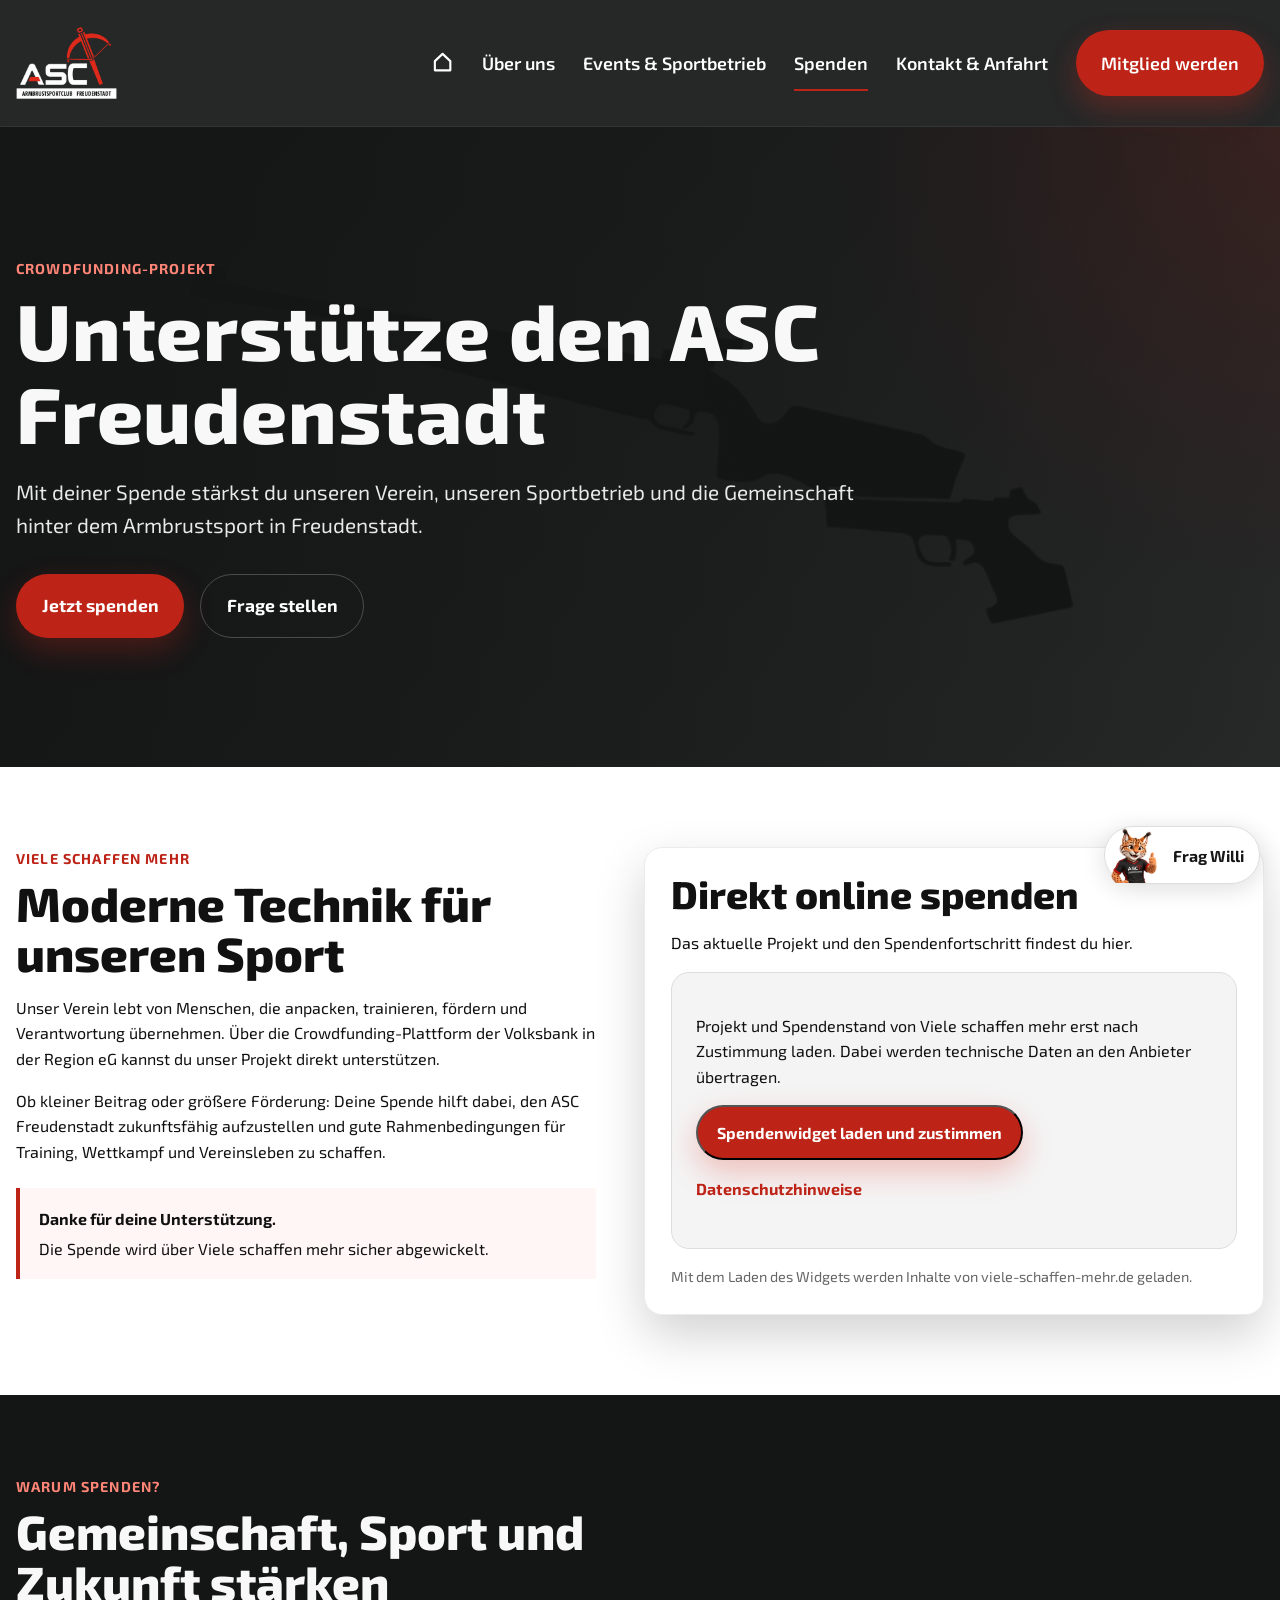
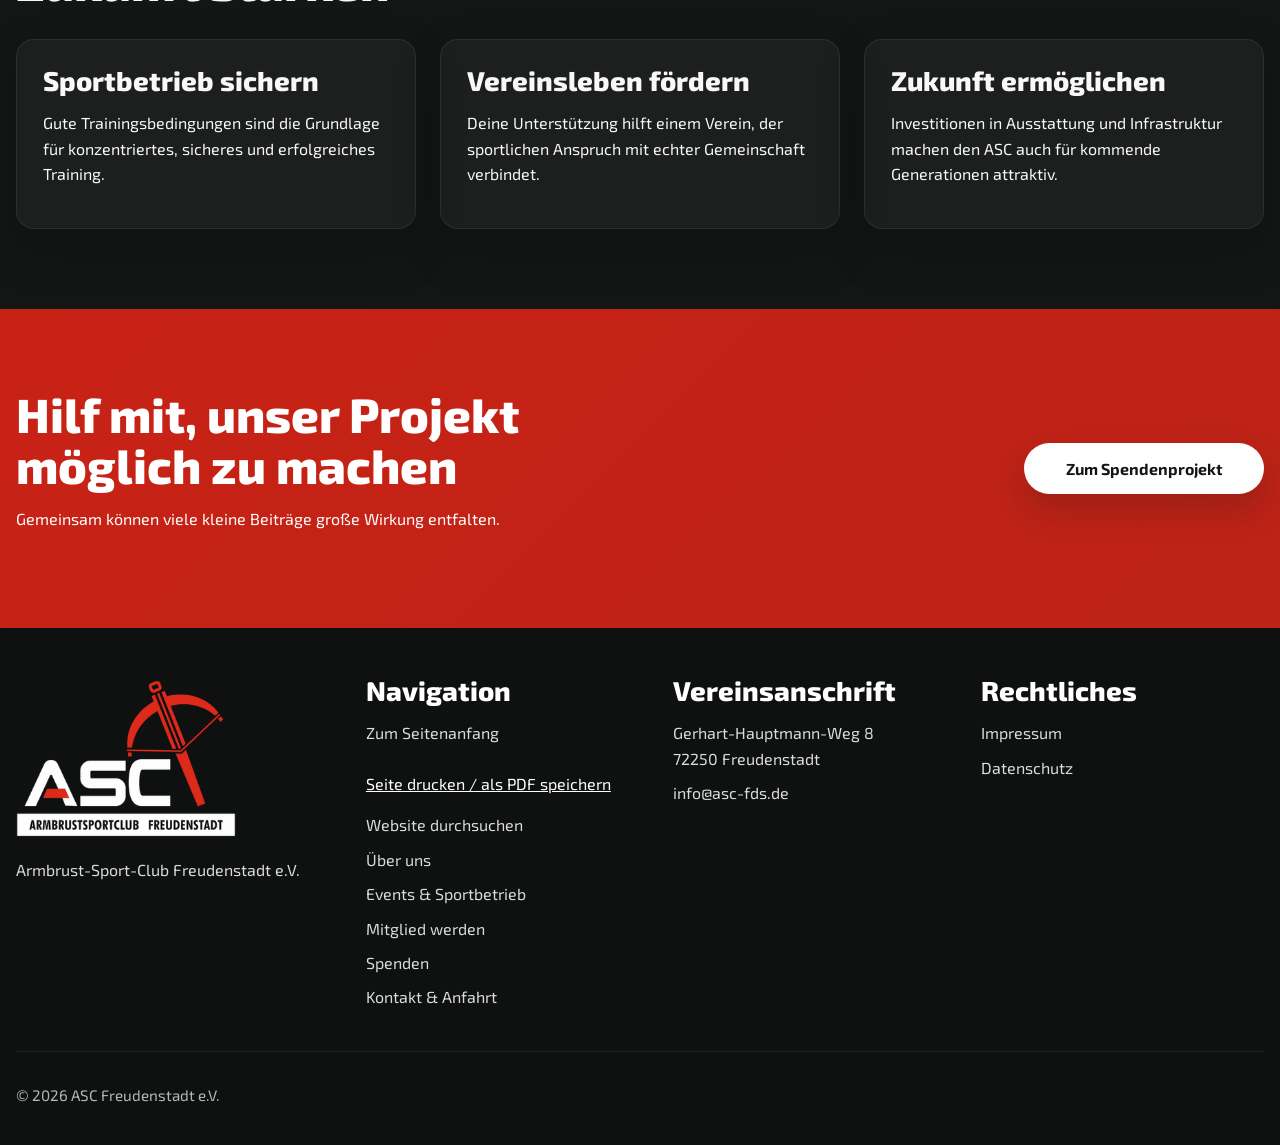
==== commit d1c8b683: "Add local site search, helpful 404, print styles and assistant usability" ====
--- a/spende/index.html
+++ b/spende/index.html
@@ -8,9 +8,9 @@
       name="description"
       content="Unterstütze das Crowdfunding-Projekt des ASC Freudenstadt e.V. mit einer Spende über Viele schaffen mehr."
     />
-    <link rel="icon" type="image/png" href="/assets/img/logo-dark.png" />
+    <link rel="icon" type="image/webp" href="/assets/img/logo-dark-320.webp" />
     <link rel="apple-touch-icon" href="/assets/img/logo-dark.png" />
-    <link rel="stylesheet" href="/assets/css/styles.css?v=20261003-map" />
+    <link rel="stylesheet" href="/assets/css/styles.css?v=20261007-site" />
     <script defer src="/assets/js/main.js?v=20260929"></script>
     <link rel="canonical" href="https://www.asc-fds.de/spende" />
     <meta property="og:type" content="website" />
@@ -46,8 +46,8 @@
         ]
       }
     </script>
-    <link rel="stylesheet" href="/assets/css/willi.css?v=20261004" />
-  <script type="module" src="/assets/js/willi.js?v=20261004"></script>
+    <link rel="stylesheet" href="/assets/css/willi.css?v=20261004-ux" />
+  <script type="module" src="/assets/js/willi.js?v=20261007-site"></script>
 </head>
   <body>
     <a class="skip-link" href="#main-content">Zum Inhalt</a>
@@ -270,6 +270,9 @@
     </div>
     <div>
       <h3>Navigation</h3>
+      <a href="#main-content">Zum Seitenanfang</a>
+      <button class="text-button" data-print type="button" hidden>Seite drucken / als PDF speichern</button>
+      <a href="/suche.html">Website durchsuchen</a>
       <a href="/ueber-uns.html">Über uns</a>
       <a href="/events_sportbetrieb.html">Events &amp; Sportbetrieb</a>
       <a href="/mitglied-werden.html">Mitglied werden</a>
--- a/assets/css/styles.css
+++ b/assets/css/styles.css
@@ -1315,3 +1315,40 @@
 .map-preview.is-active [data-external-slot] { width:100%; }
 .map-preview.is-active iframe { width:100%; height:420px; }
 @media(max-width:480px) { .map-preview__stage { padding:1rem; min-height:440px; }.map-preview__consent { padding:1rem; } }
+
+/* Search controls retain the existing layout and work without third-party services. */
+.search-tools:not([hidden]) { display:flex; align-items:end; gap:1rem; flex-wrap:wrap; margin:1rem 0; }
+.search-tools > div { flex:1 1 220px; min-width:0; }
+.search-tools label { display:block; font-weight:600; margin-bottom:.4rem; }
+.search-tools input[type="search"], .search-tools select { width:100%; min-height:44px; padding:.8rem; font:inherit; font-size:16px; border:1px solid #aaa; border-radius:12px; background:#fff; color:#171717; }
+.search-tools .search-checkbox { display:flex; align-items:center; gap:.5rem; min-height:44px; margin:0; }
+.search-checkbox input { width:20px; height:20px; flex-shrink:0; }
+.search-count { flex-basis:100%; margin:0; font-size:.9rem; }
+.event-download { min-height:44px; text-align:left; }
+.calendar-note { font-size:.9rem; color:#555; }
+.search-tools[hidden], #results-body tr[hidden], #results-empty[hidden] { display:none !important; }
+
+.search-tools .text-button, .event-download { color:inherit; font:inherit; }
+
+/* Search and paper views use existing public content. */
+.site-search-results { list-style:none; padding:0; max-width:75ch; }
+.site-search-results li { padding:1rem 0; border-bottom:1px solid #ccc; }
+.site-search-results h2 { font-size:1.3rem; margin:0; }
+.site-search-results a { text-decoration:underline; }
+.site-footer .text-button { color:inherit; text-align:left; }
+@media print {
+  @page { margin:15mm; }
+  html, body { background:white !important; color:black !important; font-size:11pt; }
+  .site-header, .site-footer, #assistant-root, .skip-link, .search-tools, .event-tools,
+  .event-download, .external-content, form, iframe { display:none !important; }
+  main, section, .panel, .card, .page-hero, .hero, .section-dark { background:white !important; color:black !important; box-shadow:none !important; }
+  .hero, .page-hero { min-height:0; padding:1rem 0; }
+  .section { padding:1rem 0; }
+  .container { width:100%; max-width:none; padding:0; }
+  h1,h2,h3,p,a,.eyebrow,.lead { color:black !important; }
+  a { text-decoration:underline; }
+  h1,h2,h3 { break-after:avoid; }
+  img, tr, .timeline-item { break-inside:avoid; }
+  table { width:100%; }
+  [hidden] { display:none !important; }
+}
--- a/assets/css/willi.css
+++ b/assets/css/willi.css
@@ -37,3 +37,16 @@
 @media(max-width:520px) { .willi-dialog { margin:auto; width:calc(100vw - 1rem); height:calc(100dvh - 1rem); border-radius:18px; }.willi-header { padding:.75rem; }.willi-header img { width:72px; height:72px; }.willi-launch { right:.75rem; }.willi-scroll { padding:1rem; } }
 @media(prefers-reduced-motion:reduce) { .willi-dialog * { scroll-behavior:auto; transition:none; } }
 @media print { #assistant-root { display:none; } }
+
+.willi-recovery:not([hidden]) { display:flex; flex-wrap:wrap; gap:.5rem; align-items:center; }
+@media (max-height:600px) {
+ .willi-dialog { height:calc(100dvh - .5rem); margin:auto; }
+ .willi-header { padding:.4rem .75rem; }
+ .willi-header img { width:44px; height:44px; }
+ .willi-header h2 { font-size:1.15rem; }
+ .willi-eyebrow, .willi-subtitle { display:none; }
+ .willi-form { padding:.4rem .75rem; }
+ .willi-form textarea { height:44px; }
+ .willi-note { padding:0 .75rem .4rem; font-size:.7rem; }
+ .willi-scroll { padding:.6rem .75rem; }
+}
